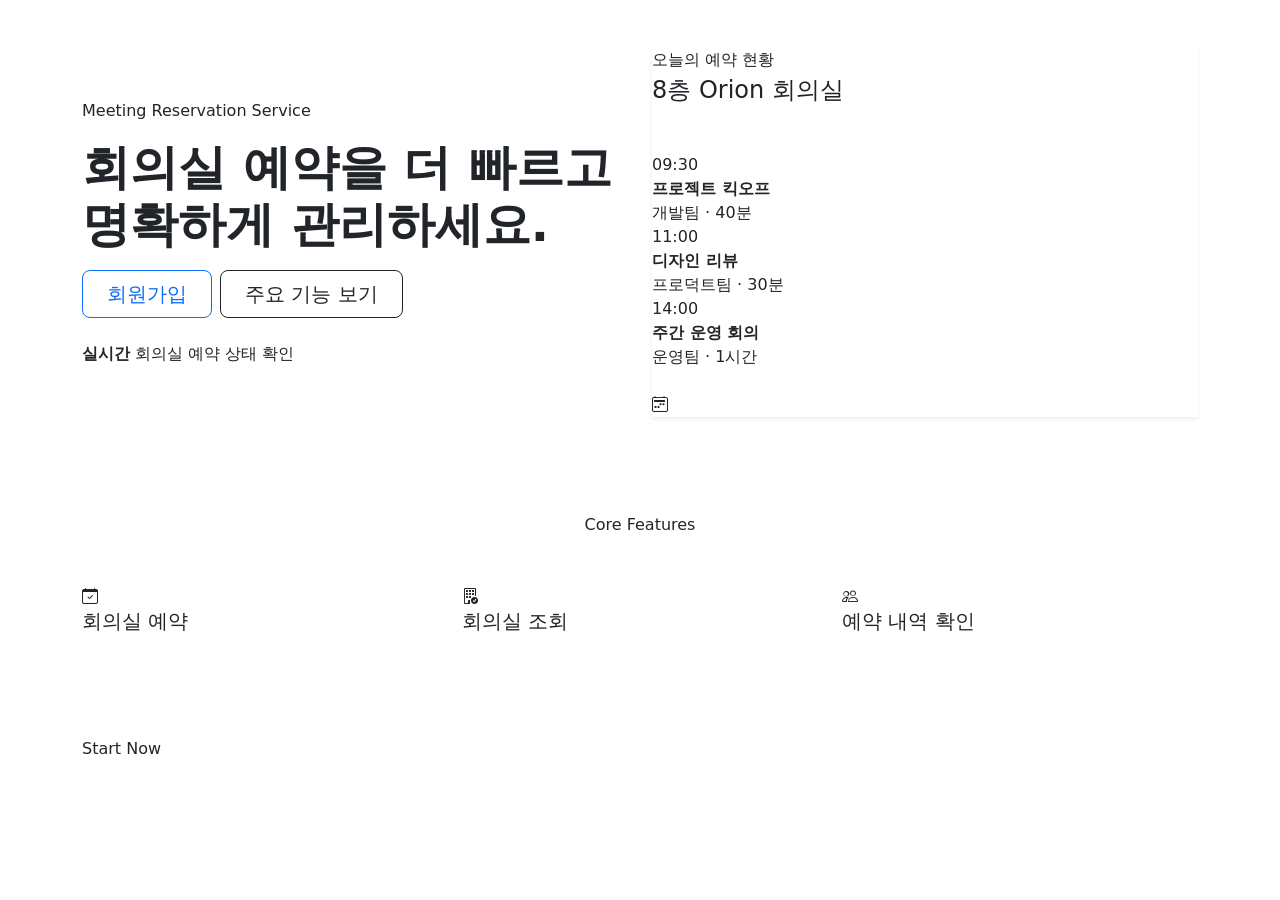
==== src/main/resources/templates/index.html @ 38ecaa73 "feat: 회원 가입 기능 구현" ====
<!doctype html>
<html lang="ko" xmlns:th="http://www.thymeleaf.org">
<head>
    <meta charset="utf-8">
    <meta name="viewport" content="width=device-width, initial-scale=1">
    <title>Meeting Reservation Service</title>

    <link href="https://cdn.jsdelivr.net/npm/bootstrap@5.3.8/dist/css/bootstrap.min.css" rel="stylesheet" crossorigin="anonymous">
    <link href="https://cdn.jsdelivr.net/npm/bootstrap-icons@1.11.3/font/bootstrap-icons.min.css" rel="stylesheet">
    <link rel="stylesheet" th:href="@{/assets/css/index.css}">
</head>
<body class="landing-page">
<main>
    <section class="hero-section">
        <div class="container py-5">
            <div class="row align-items-center g-4">
                <div class="col-lg-6">
                    <p class="hero-kicker mb-3">Meeting Reservation Service</p>
                    <h1 class="display-5 fw-semibold mb-3">회의실 예약을 더 빠르고 명확하게 관리하세요.</h1>

                    <div class="d-flex flex-wrap gap-2 mb-4">
                        <a class="btn btn-outline-primary btn-lg px-4" th:href="@{/employees/signup}">회원가입</a>
                        <a class="btn btn-outline-dark btn-lg px-4" href="#features">주요 기능 보기</a>
                    </div>

                    <div class="hero-metrics row">
                        <div class="col-sm">
                            <div class="metric-card">
                                <strong>실시간</strong>
                                <span>회의실 예약 상태 확인</span>
                            </div>
                        </div>
                    </div>
                </div>

                <div class="col-lg-6">
                    <section class="showcase-card shadow-sm">
                        <div class="showcase-window">
                            <div class="showcase-window-header">
                                <span></span>
                                <span></span>
                                <span></span>
                            </div>
                            <div class="showcase-panel">
                                <div class="showcase-title-row">
                                    <div>
                                        <p class="showcase-label mb-1">오늘의 예약 현황</p>
                                        <h2 class="h4 mb-0">8층 Orion 회의실</h2>
                                    </div>
                                    <span class="badge text-bg-success-subtle status-badge">예약 가능</span>
                                </div>

                                <div class="timeline-list mt-4">
                                    <div class="timeline-item active">
                                        <span class="timeline-time">09:30</span>
                                        <div>
                                            <strong>프로젝트 킥오프</strong>
                                            <p class="mb-0">개발팀 · 40분</p>
                                        </div>
                                    </div>
                                    <div class="timeline-item">
                                        <span class="timeline-time">11:00</span>
                                        <div>
                                            <strong>디자인 리뷰</strong>
                                            <p class="mb-0">프로덕트팀 · 30분</p>
                                        </div>
                                    </div>
                                    <div class="timeline-item">
                                        <span class="timeline-time">14:00</span>
                                        <div>
                                            <strong>주간 운영 회의</strong>
                                            <p class="mb-0">운영팀 · 1시간</p>
                                        </div>
                                    </div>
                                </div>

                                <div class="showcase-footer mt-4">
                                    <i class="bi bi-calendar2-week"></i>
                                </div>
                            </div>
                        </div>
                    </section>
                </div>
            </div>
        </div>
    </section>

    <section id="features" class="content-section">
        <div class="container py-5">
            <div class="section-heading text-center mb-5">
                <p class="hero-kicker mb-2">Core Features</p>
            </div>

            <div class="row g-4">
                <div class="col-md-4">
                    <article class="feature-card h-100">
                        <div class="feature-icon"><i class="bi bi-calendar-check"></i></div>
                        <h3 class="h5">회의실 예약</h3>
                    </article>
                </div>
                <div class="col-md-4">
                    <article class="feature-card h-100">
                        <div class="feature-icon"><i class="bi bi-building-check"></i></div>
                        <h3 class="h5">회의실 조회</h3>
                    </article>
                </div>
                <div class="col-md-4">
                    <article class="feature-card h-100">
                        <div class="feature-icon"><i class="bi bi-people"></i></div>
                        <h3 class="h5">예약 내역 확인</h3>
                    </article>
                </div>
            </div>
        </div>
    </section>

    <section class="content-section content-section-soft">
        <div class="container py-5">
            <div class="cta-panel">
                <div>
                    <p class="hero-kicker mb-2">Start Now</p>
                </div>
            </div>
        </div>
    </section>
</main>

<script src="https://cdn.jsdelivr.net/npm/bootstrap@5.3.8/dist/js/bootstrap.bundle.min.js" crossorigin="anonymous"></script>
</body>
</html>
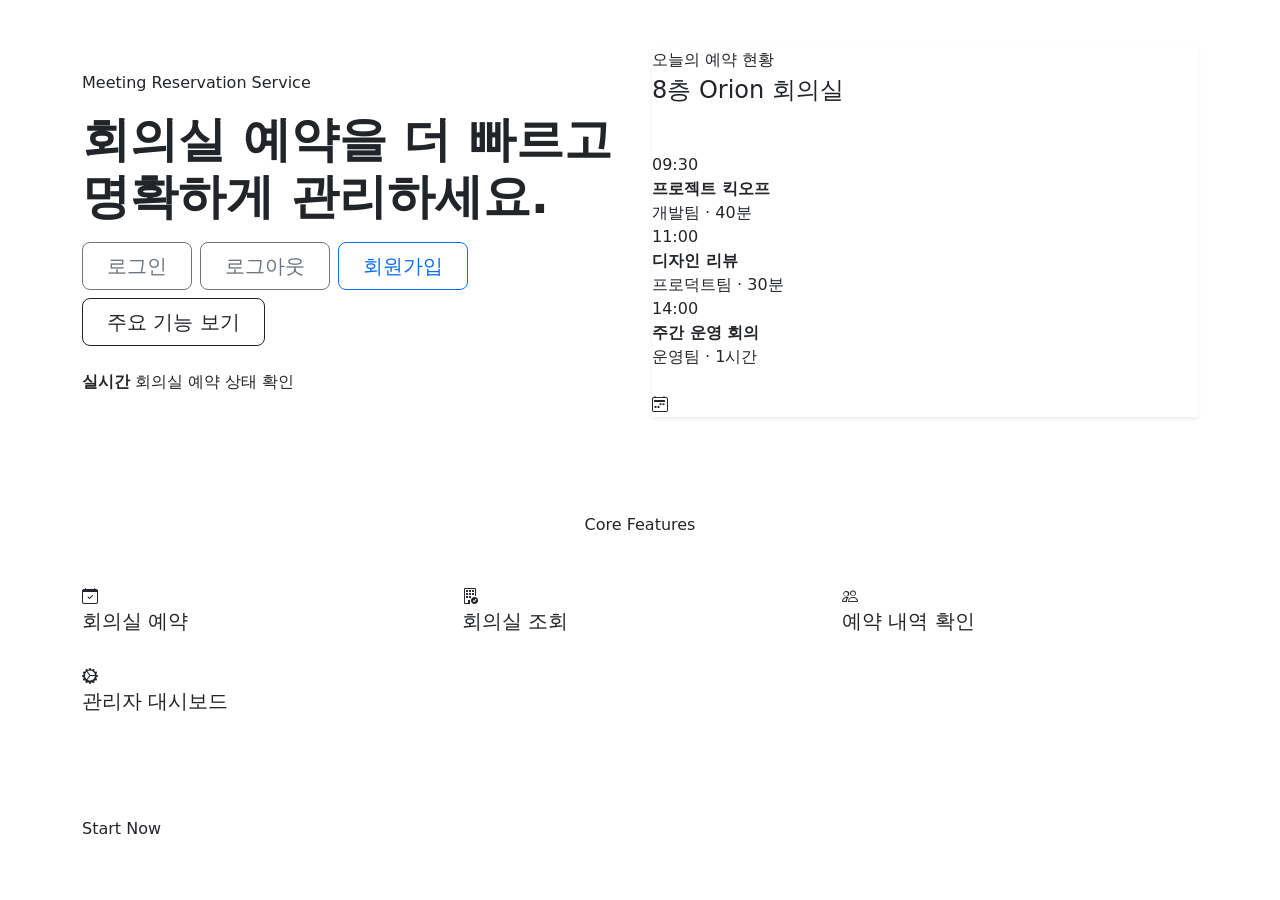
==== commit 02663dbe: "feat: 로그인 기능 구현" ====
--- a/src/main/resources/templates/index.html
+++ b/src/main/resources/templates/index.html
@@ -1,5 +1,5 @@
 <!doctype html>
-<html lang="ko" xmlns:th="http://www.thymeleaf.org">
+<html lang="ko" xmlns:th="http://www.thymeleaf.org" xmlns:sec="http://www.thymeleaf.org/extras/spring-security">
 <head>
     <meta charset="utf-8">
     <meta name="viewport" content="width=device-width, initial-scale=1">
@@ -19,6 +19,10 @@
                     <h1 class="display-5 fw-semibold mb-3">회의실 예약을 더 빠르고 명확하게 관리하세요.</h1>
 
                     <div class="d-flex flex-wrap gap-2 mb-4">
+                        <a class="btn btn-outline-secondary btn-lg px-4" sec:authorize="isAnonymous()" th:href="@{/login}">로그인</a>
+                        <form sec:authorize="isAuthenticated()" th:action="@{/logout}" method="post" class="d-inline">
+                            <button type="submit" class="btn btn-outline-secondary btn-lg px-4">로그아웃</button>
+                        </form>
                         <a class="btn btn-outline-primary btn-lg px-4" th:href="@{/employees/signup}">회원가입</a>
                         <a class="btn btn-outline-dark btn-lg px-4" href="#features">주요 기능 보기</a>
                     </div>
@@ -110,6 +114,12 @@
                         <h3 class="h5">예약 내역 확인</h3>
                     </article>
                 </div>
+                <div class="col-md-4" sec:authorize="hasAuthority('ADMIN')">
+                    <article class="feature-card h-100">
+                        <div class="feature-icon"><i class="bi bi-gear-wide-connected"></i></div>
+                        <h3 class="h5">관리자 대시보드</h3>
+                    </article>
+                </div>
             </div>
         </div>
     </section>
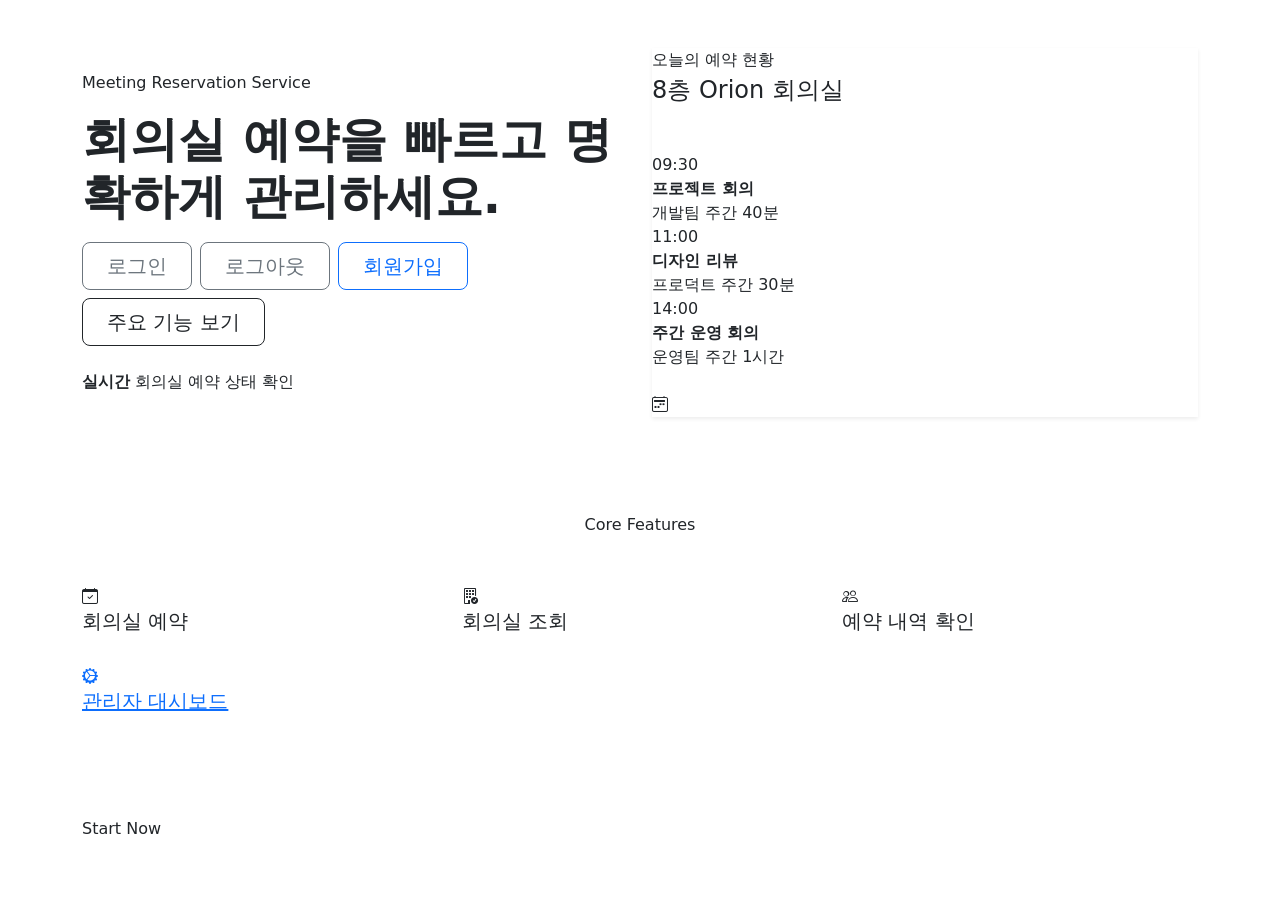
==== commit 81757eed: "feat: 회의실 CRUD 기능 구현" ====
--- a/src/main/resources/templates/index.html
+++ b/src/main/resources/templates/index.html
@@ -16,7 +16,7 @@
             <div class="row align-items-center g-4">
                 <div class="col-lg-6">
                     <p class="hero-kicker mb-3">Meeting Reservation Service</p>
-                    <h1 class="display-5 fw-semibold mb-3">회의실 예약을 더 빠르고 명확하게 관리하세요.</h1>
+                    <h1 class="display-5 fw-semibold mb-3">회의실 예약을 빠르고 명확하게 관리하세요.</h1>
 
                     <div class="d-flex flex-wrap gap-2 mb-4">
                         <a class="btn btn-outline-secondary btn-lg px-4" sec:authorize="isAnonymous()" th:href="@{/login}">로그인</a>
@@ -58,22 +58,22 @@
                                     <div class="timeline-item active">
                                         <span class="timeline-time">09:30</span>
                                         <div>
-                                            <strong>프로젝트 킥오프</strong>
-                                            <p class="mb-0">개발팀 · 40분</p>
+                                            <strong>프로젝트 회의</strong>
+                                            <p class="mb-0">개발팀 주간 40분</p>
                                         </div>
                                     </div>
                                     <div class="timeline-item">
                                         <span class="timeline-time">11:00</span>
                                         <div>
                                             <strong>디자인 리뷰</strong>
-                                            <p class="mb-0">프로덕트팀 · 30분</p>
+                                            <p class="mb-0">프로덕트 주간 30분</p>
                                         </div>
                                     </div>
                                     <div class="timeline-item">
                                         <span class="timeline-time">14:00</span>
                                         <div>
                                             <strong>주간 운영 회의</strong>
-                                            <p class="mb-0">운영팀 · 1시간</p>
+                                            <p class="mb-0">운영팀 주간 1시간</p>
                                         </div>
                                     </div>
                                 </div>
@@ -114,11 +114,13 @@
                         <h3 class="h5">예약 내역 확인</h3>
                     </article>
                 </div>
-                <div class="col-md-4" sec:authorize="hasAuthority('ADMIN')">
-                    <article class="feature-card h-100">
-                        <div class="feature-icon"><i class="bi bi-gear-wide-connected"></i></div>
-                        <h3 class="h5">관리자 대시보드</h3>
-                    </article>
+                <div class="col-md-4" sec:authorize="hasRole('ADMIN')">
+                    <a class="feature-card-link" th:href="@{/admin/dashboard}">
+                        <article class="feature-card h-100">
+                            <div class="feature-icon"><i class="bi bi-gear-wide-connected"></i></div>
+                            <h3 class="h5">관리자 대시보드</h3>
+                        </article>
+                    </a>
                 </div>
             </div>
         </div>
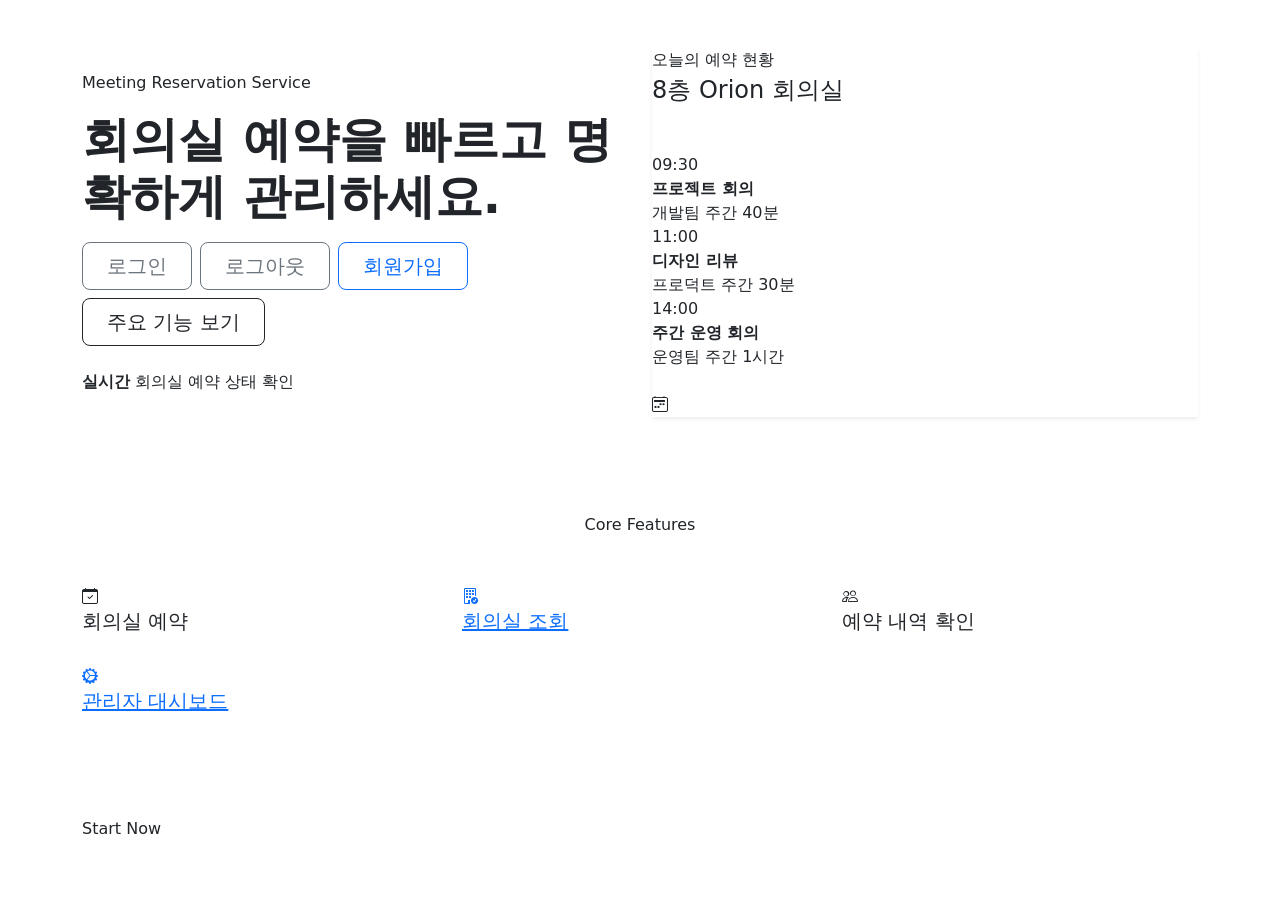
==== commit cb6ca64f: "feat: 층수별 회의실 조회 기능 구현" ====
--- a/src/main/resources/templates/index.html
+++ b/src/main/resources/templates/index.html
@@ -103,10 +103,12 @@
                     </article>
                 </div>
                 <div class="col-md-4">
-                    <article class="feature-card h-100">
-                        <div class="feature-icon"><i class="bi bi-building-check"></i></div>
-                        <h3 class="h5">회의실 조회</h3>
-                    </article>
+                    <a class="feature-card-link" th:href="@{/rooms}">
+                        <article class="feature-card h-100">
+                            <div class="feature-icon"><i class="bi bi-building-check"></i></div>
+                            <h3 class="h5">회의실 조회</h3>
+                        </article>
+                    </a>
                 </div>
                 <div class="col-md-4">
                     <article class="feature-card h-100">
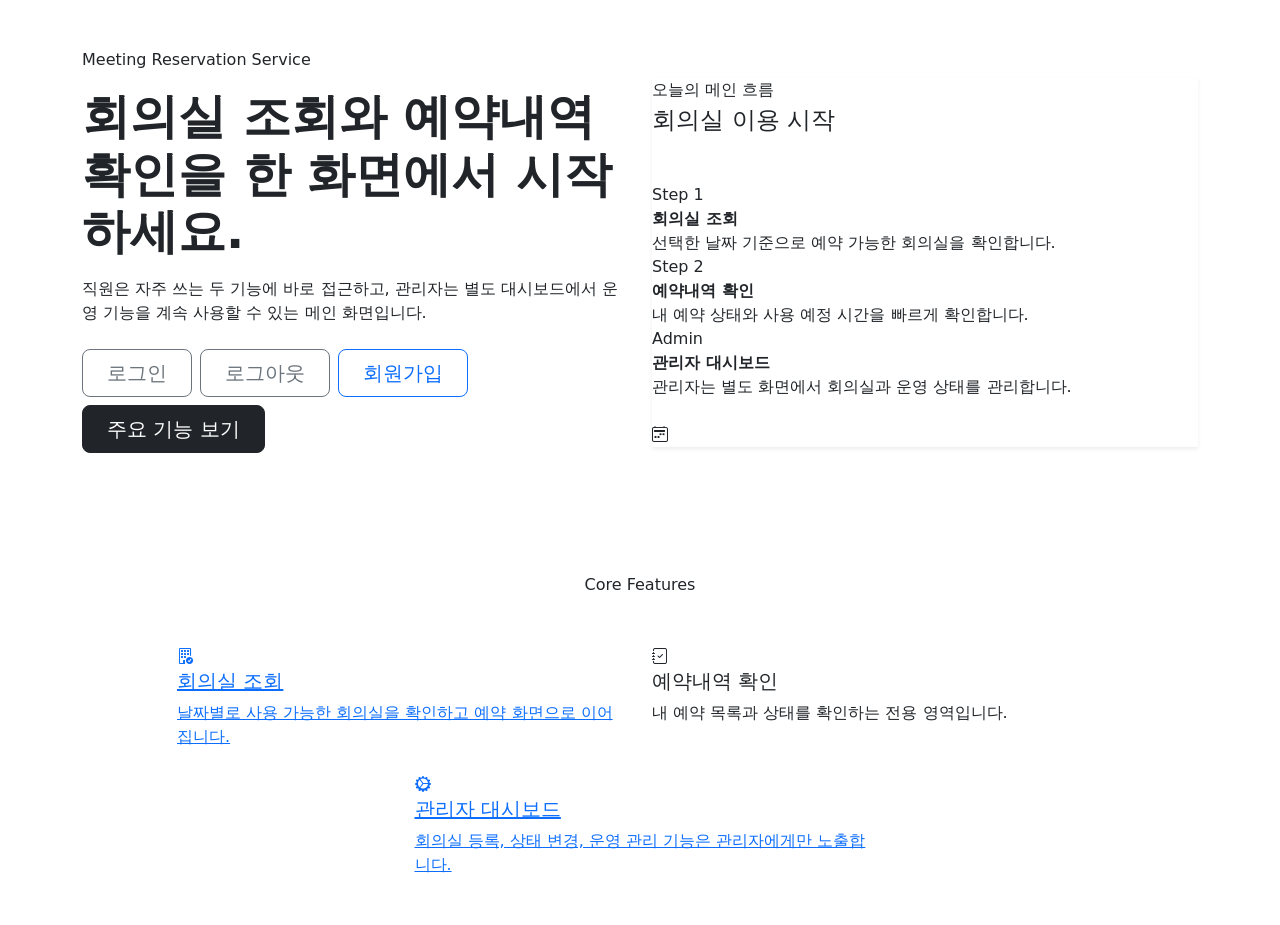
==== commit e3cabd1a: "feat: 예약 기능 구현" ====
--- a/src/main/resources/templates/index.html
+++ b/src/main/resources/templates/index.html
@@ -16,24 +16,16 @@
             <div class="row align-items-center g-4">
                 <div class="col-lg-6">
                     <p class="hero-kicker mb-3">Meeting Reservation Service</p>
-                    <h1 class="display-5 fw-semibold mb-3">회의실 예약을 빠르고 명확하게 관리하세요.</h1>
+                    <h1 class="display-5 fw-semibold mb-3">회의실 조회와 예약내역 확인을 한 화면에서 시작하세요.</h1>
+                    <p class="hero-description mb-4">직원은 자주 쓰는 두 기능에 바로 접근하고, 관리자는 별도 대시보드에서 운영 기능을 계속 사용할 수 있는 메인 화면입니다.</p>
 
                     <div class="d-flex flex-wrap gap-2 mb-4">
                         <a class="btn btn-outline-secondary btn-lg px-4" sec:authorize="isAnonymous()" th:href="@{/login}">로그인</a>
                         <form sec:authorize="isAuthenticated()" th:action="@{/logout}" method="post" class="d-inline">
                             <button type="submit" class="btn btn-outline-secondary btn-lg px-4">로그아웃</button>
                         </form>
-                        <a class="btn btn-outline-primary btn-lg px-4" th:href="@{/employees/signup}">회원가입</a>
-                        <a class="btn btn-outline-dark btn-lg px-4" href="#features">주요 기능 보기</a>
-                    </div>
-
-                    <div class="hero-metrics row">
-                        <div class="col-sm">
-                            <div class="metric-card">
-                                <strong>실시간</strong>
-                                <span>회의실 예약 상태 확인</span>
-                            </div>
-                        </div>
+                        <a class="btn btn-outline-primary btn-lg px-4" sec:authorize="isAnonymous()" th:href="@{/employees/signup}">회원가입</a>
+                        <a class="btn btn-dark btn-lg px-4" href="#features">주요 기능 보기</a>
                     </div>
                 </div>
 
@@ -48,32 +40,32 @@
                             <div class="showcase-panel">
                                 <div class="showcase-title-row">
                                     <div>
-                                        <p class="showcase-label mb-1">오늘의 예약 현황</p>
-                                        <h2 class="h4 mb-0">8층 Orion 회의실</h2>
+                                        <p class="showcase-label mb-1">오늘의 메인 흐름</p>
+                                        <h2 class="h4 mb-0">회의실 이용 시작</h2>
                                     </div>
-                                    <span class="badge text-bg-success-subtle status-badge">예약 가능</span>
+                                    <span class="badge text-bg-success-subtle status-badge">바로 이동 가능</span>
                                 </div>
 
                                 <div class="timeline-list mt-4">
                                     <div class="timeline-item active">
-                                        <span class="timeline-time">09:30</span>
+                                        <span class="timeline-time">Step 1</span>
                                         <div>
-                                            <strong>프로젝트 회의</strong>
-                                            <p class="mb-0">개발팀 주간 40분</p>
+                                            <strong>회의실 조회</strong>
+                                            <p class="mb-0">선택한 날짜 기준으로 예약 가능한 회의실을 확인합니다.</p>
                                         </div>
                                     </div>
                                     <div class="timeline-item">
-                                        <span class="timeline-time">11:00</span>
+                                        <span class="timeline-time">Step 2</span>
                                         <div>
-                                            <strong>디자인 리뷰</strong>
-                                            <p class="mb-0">프로덕트 주간 30분</p>
+                                            <strong>예약내역 확인</strong>
+                                            <p class="mb-0">내 예약 상태와 사용 예정 시간을 빠르게 확인합니다.</p>
                                         </div>
                                     </div>
                                     <div class="timeline-item">
-                                        <span class="timeline-time">14:00</span>
+                                        <span class="timeline-time">Admin</span>
                                         <div>
-                                            <strong>주간 운영 회의</strong>
-                                            <p class="mb-0">운영팀 주간 1시간</p>
+                                            <strong>관리자 대시보드</strong>
+                                            <p class="mb-0">관리자는 별도 화면에서 회의실과 운영 상태를 관리합니다.</p>
                                         </div>
                                     </div>
                                 </div>
@@ -95,44 +87,31 @@
                 <p class="hero-kicker mb-2">Core Features</p>
             </div>
 
-            <div class="row g-4">
-                <div class="col-md-4">
-                    <article class="feature-card h-100">
-                        <div class="feature-icon"><i class="bi bi-calendar-check"></i></div>
-                        <h3 class="h5">회의실 예약</h3>
-                    </article>
-                </div>
-                <div class="col-md-4">
+            <div class="row g-4 justify-content-center">
+                <div class="col-md-6 col-xl-5">
                     <a class="feature-card-link" th:href="@{/rooms}">
                         <article class="feature-card h-100">
                             <div class="feature-icon"><i class="bi bi-building-check"></i></div>
                             <h3 class="h5">회의실 조회</h3>
+                            <p class="mb-0">날짜별로 사용 가능한 회의실을 확인하고 예약 화면으로 이어집니다.</p>
                         </article>
                     </a>
                 </div>
-                <div class="col-md-4">
-                    <article class="feature-card h-100">
-                        <div class="feature-icon"><i class="bi bi-people"></i></div>
-                        <h3 class="h5">예약 내역 확인</h3>
+                <div class="col-md-6 col-xl-5">
+                    <article class="feature-card h-100 feature-card-muted">
+                        <div class="feature-icon"><i class="bi bi-journal-check"></i></div>
+                        <h3 class="h5">예약내역 확인</h3>
+                        <p class="mb-0">내 예약 목록과 상태를 확인하는 전용 영역입니다.</p>
                     </article>
                 </div>
-                <div class="col-md-4" sec:authorize="hasRole('ADMIN')">
+                <div class="col-md-6 col-xl-5" sec:authorize="hasRole('ADMIN')">
                     <a class="feature-card-link" th:href="@{/admin/dashboard}">
                         <article class="feature-card h-100">
                             <div class="feature-icon"><i class="bi bi-gear-wide-connected"></i></div>
                             <h3 class="h5">관리자 대시보드</h3>
+                            <p class="mb-0">회의실 등록, 상태 변경, 운영 관리 기능은 관리자에게만 노출합니다.</p>
                         </article>
                     </a>
-                </div>
-            </div>
-        </div>
-    </section>
-
-    <section class="content-section content-section-soft">
-        <div class="container py-5">
-            <div class="cta-panel">
-                <div>
-                    <p class="hero-kicker mb-2">Start Now</p>
                 </div>
             </div>
         </div>
